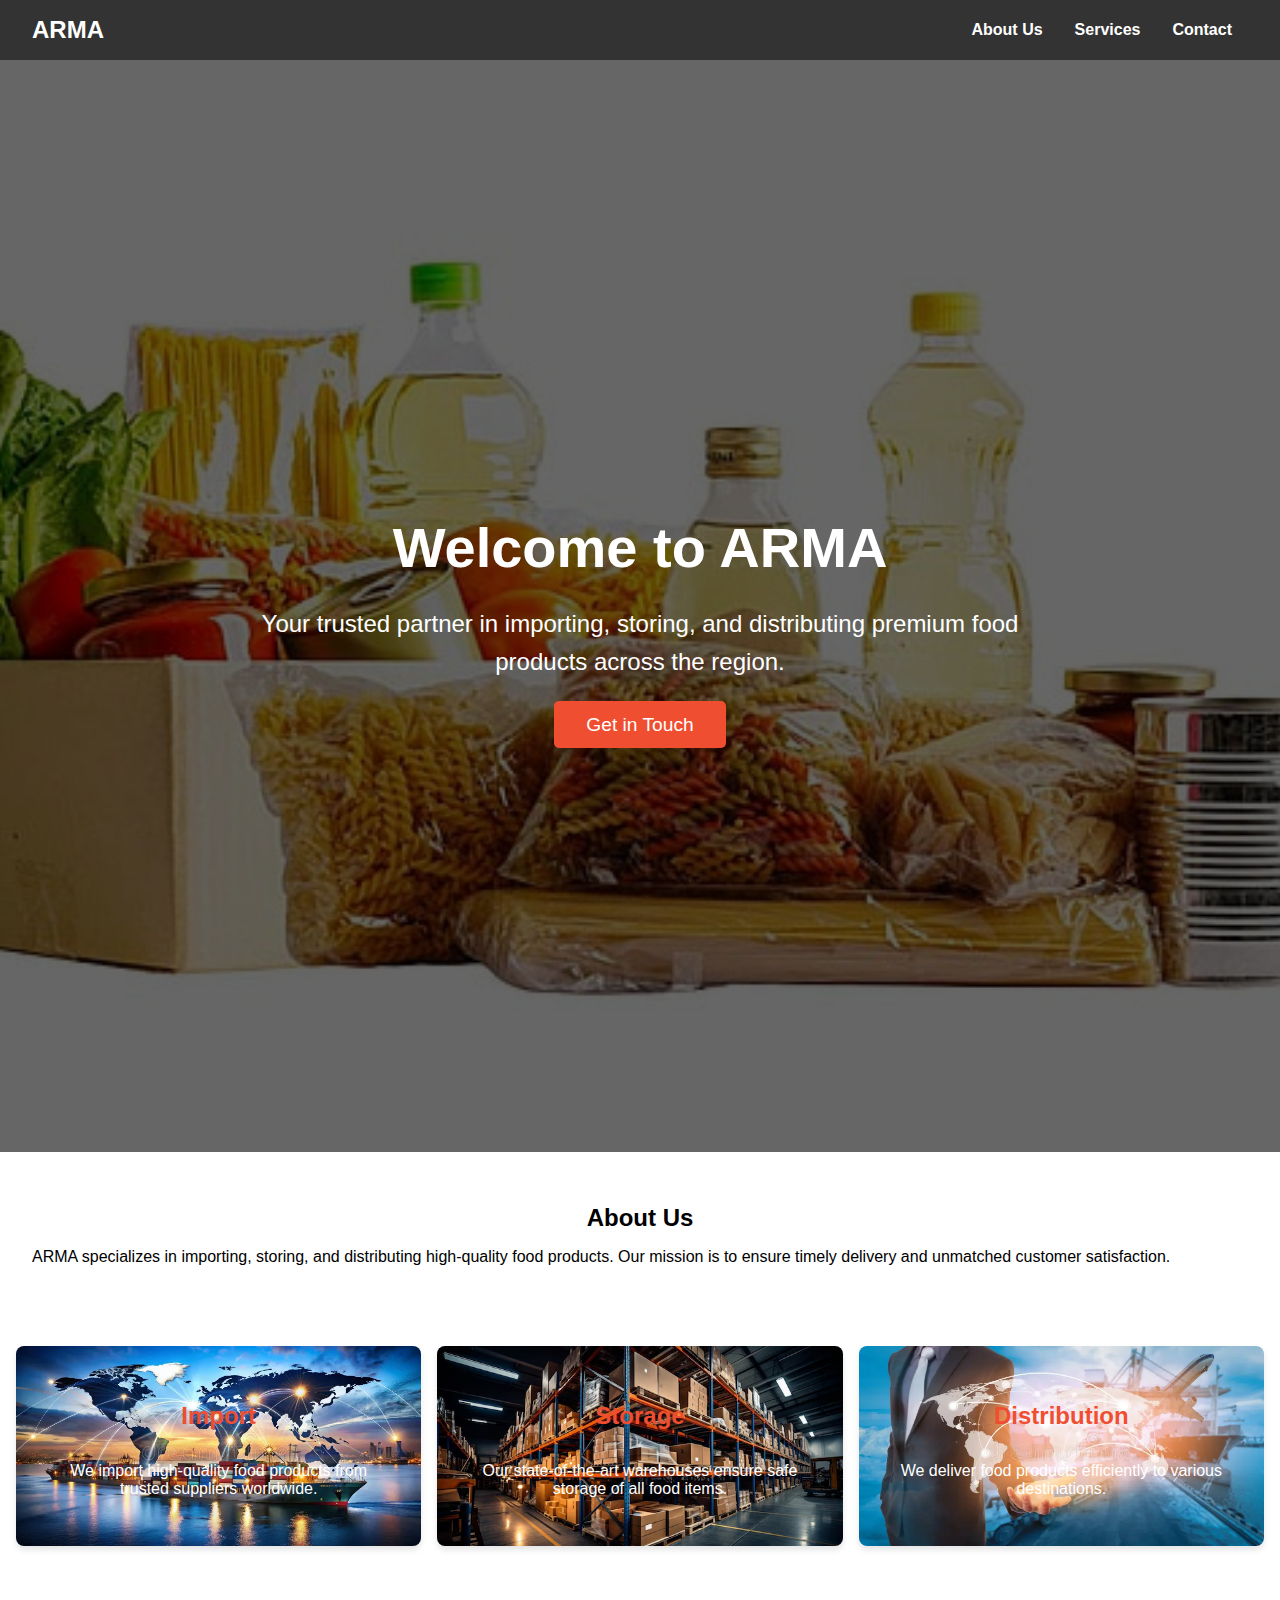
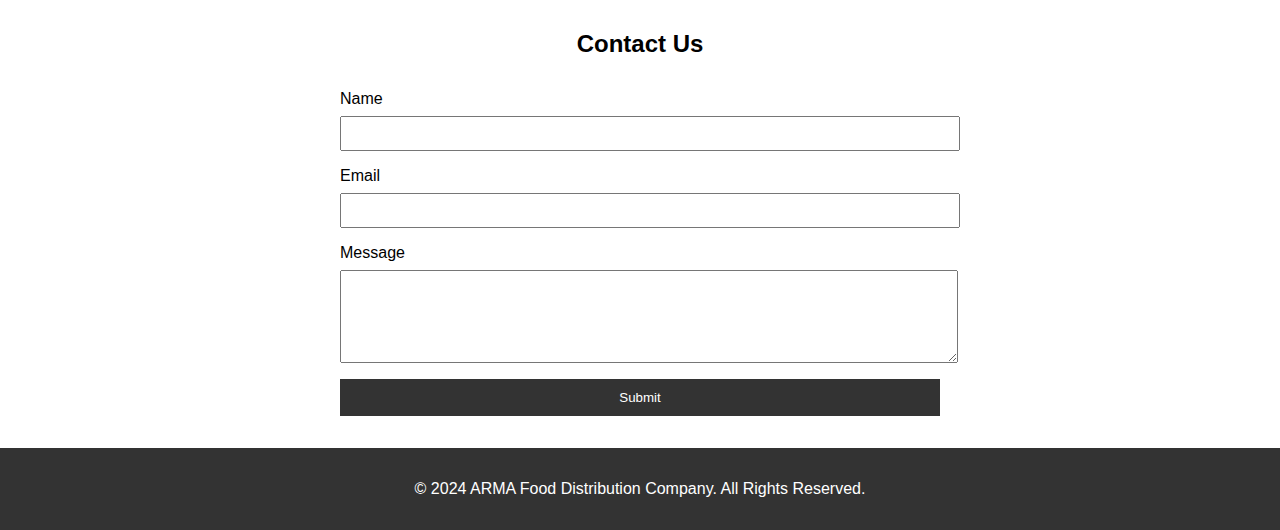
==== index.html @ 2effdbba "first commit" ====
<!DOCTYPE html>
<html lang="en">
<head>
  <meta charset="UTF-8">
  <meta name="viewport" content="width=device-width, initial-scale=1.0">
  <title>ARMA - Food Distribution Company</title>
  <link rel="stylesheet" href="styles.css">
</head>
<body>
  <header>
    <div class="logo">ARMA</div>
    <nav>
      <ul>
        <li><a href="#about">About Us</a></li>
        <li><a href="#services">Services</a></li>
        <!-- <li><a href="#products">Products</a></li> -->
        <li><a href="#contact">Contact</a></li>
      </ul>
    </nav>
  </header>

  <!-- <section id="hero">
    <div class="hero-text">
      <h1>Welcome to ARMA</h1>
      <p>Your trusted partner in food import, storage, and distribution.</p>
      <a href="#contact" class="btn">Get in Touch</a>
    </div>
  </section> -->

  <section id="hero">
    <div class="hero-text">
      <h1>Welcome to ARMA</h1>
      <p>Your trusted partner in importing, storing, and distributing premium food products across the region.</p>
      <a  href="#contact" class="btn">Get in Touch</a>
    </div>
  </section>
  

  <section id="about">
    <h2>About Us</h2>
    <p>ARMA specializes in importing, storing, and distributing high-quality food products. Our mission is to ensure timely delivery and unmatched customer satisfaction.</p>
  </section>

  <!-- <section id="services">
    <h2>Our Services</h2>
    <div class="service-list">
      <div class="import">
        <h3>Import</h3>
        <p>We import food products from trusted suppliers worldwide.</p>
      </div>
      <div class="storage">
        <h3>Storage</h3>
        <p>Our state-of-the-art warehouses ensure safe storage of food products.</p>
      </div>
      <div class="distribution">
        <h3>Distribution</h3>
        <p>We deliver food products efficiently to various locations.</p>
      </div>
    </div>
  </section> -->

  <section id="services">
    <div id="import" class="service-item">
      <h3>Import</h3>
      <p>We import high-quality food products from trusted suppliers worldwide.</p>
    </div>
    <div id="storage" class="service-item">
      <h3>Storage</h3>
      <p>Our state-of-the-art warehouses ensure safe storage of all food items.</p>
    </div>
    <div id="distribution" class="service-item">
      <h3>Distribution</h3>
      <p>We deliver food products efficiently to various destinations.</p>
    </div>
  </section>
  

  <!-- <section id="products">
    <h2>Our Products</h2>
    <p>We offer a wide range of food products, including grains, canned foods, and beverages. Contact us for more details.</p>
  </section> -->

  <section id="contact">
    <h2>Contact Us</h2>
    <form id="contact-form">
      <label for="name">Name</label>
      <input type="text" id="name" name="name" required>
      <label for="email">Email</label>
      <input type="email" id="email" name="email" required>
      <label for="message">Message</label>
      <textarea id="message" name="message" rows="5" required></textarea>
      <button type="submit">Submit</button>
    </form>
  </section>

  <footer>
    <p>&copy; 2024 ARMA Food Distribution Company. All Rights Reserved.</p>
  </footer>

  <script src="script.js"></script>
</body>
</html>
---- styles.css ----
body {
    font-family: Arial, sans-serif;
    margin: 0;
    padding: 0;
    box-sizing: border-box;
  }
  
  /* Header */
  header {
    display: flex;
    justify-content: space-between;
    align-items: center;
    background: #333;
    color: white;
    padding: 1rem 2rem;
  }
  
  header .logo {
    font-size: 1.5rem;
    font-weight: bold;
  }
  
  nav ul {
    list-style: none;
    margin: 0;
    padding: 0;
    display: flex;
  }
  
  nav ul li {
    margin: 0 1rem;
  }
  
  nav ul li a {
    color: white;
    text-decoration: none;
    font-weight: bold;
  }
  
  /* Hero Section */
  /* #hero {
    background: url('images/food.jpg') no-repeat center center/cover;
    color: white;
    text-align: center;
    padding: 5rem 2rem;
  }
  
  .hero-text h1 {
    font-size: 2.5rem;
  }
  
  .hero-text p {
    font-size: 1.2rem;
  }
  
  .hero-text .btn {
    margin-top: 1rem;
    padding: 0.5rem 1.5rem;
    background: #f04e30;
    color: white;
    border: none;
    text-decoration: none;
    font-size: 1rem;
    border-radius: 5px;
  } */
  
  /* Hero Section */
#hero {
    position: relative;
    background: url('images/food.jpg') no-repeat center center/cover;
    color: white;
    text-align: center;
    padding: 6rem 2rem;
    height: 100vh; /* Makes the hero section fullscreen */
    display: flex;
    flex-direction: column;
    justify-content: center;
    align-items: center;
    overflow: hidden;
  }
  
  #hero::before {
    content: "";
    position: absolute;
    top: 0;
    left: 0;
    width: 100%;
    height: 100%;
    background: rgba(0, 0, 0, 0.6); /* Semi-transparent overlay */
    z-index: 1;
  }
  
  .hero-text {
    position: relative;
    z-index: 2; /* Ensures text appears above the overlay */
    max-width: 800px;
    margin: 0 auto;
    text-align: center;
  }
  
  .hero-text h1 {
    font-size: 3.5rem;
    font-weight: bold;
    margin-bottom: 1rem;
    line-height: 1.2;
  }
  
  .hero-text p {
    font-size: 1.5rem;
    margin-bottom: 2rem;
    line-height: 1.6;
  }
  
  .hero-text .btn {
    margin-top: 1rem;
    padding: 0.8rem 2rem;
    background: #f04e30;
    color: white;
    border: none;
    text-decoration: none;
    font-size: 1.2rem;
    border-radius: 5px;
    box-shadow: 0 4px 6px rgba(0, 0, 0, 0.2);
    transition: background 0.3s ease, transform 0.3s ease;
  }
  
  .hero-text .btn:hover {
    background: #d4412d;
    transform: scale(1.05);
  }
  
  .hero-text .btn:active {
    transform: scale(0.95);
  }
  

  /* Section */
  section {
    padding: 2rem;
  }
  
  section h2 {
    text-align: center;
    margin-bottom: 1rem;
  }
  
  /* Service Sections */
  #services {
    display: flex;
    flex-wrap: wrap;
    gap: 1rem;
    justify-content: space-around;
    padding: 2rem 1rem;
  }
  
  .service-item {
    flex: 1;
    min-width: 250px;
    max-width: 30%;
    display: flex;
    flex-direction: column;
    justify-content: center;
    align-items: center;
    text-align: center;
    padding: 2rem;
    color: white;
    border-radius: 8px;
    box-shadow: 0 4px 6px rgba(0, 0, 0, 0.1);
  }
  
  #import {
    background: url('images/image_2.webp') no-repeat center center/cover;
  }
  
  #storage {
    background: url('images/store.avif') no-repeat center center/cover;
  }
  
  #distribution {
    background: url('images/hand.webp') no-repeat center center/cover;
  }
  
  .service-item h3 {
    font-size: 1.5rem;
    margin-bottom: 1rem;
    color: #f04e30;
  }
  
  /* Form */
  form {
    max-width: 600px;
    margin: 0 auto;
    display: flex;
    flex-direction: column;
  }
  
  form label {
    margin-top: 1rem;
  }
  
  form input, form textarea {
    width: 100%;
    padding: 0.5rem;
    margin-top: 0.5rem;
  }
  
  form button {
    margin-top: 1rem;
    padding: 0.7rem;
    background: #333;
    color: white;
    border: none;
    cursor: pointer;
  }
  
  /* Footer */
  footer {
    text-align: center;
    background: #333;
    color: white;
    padding: 1rem 0;
  }
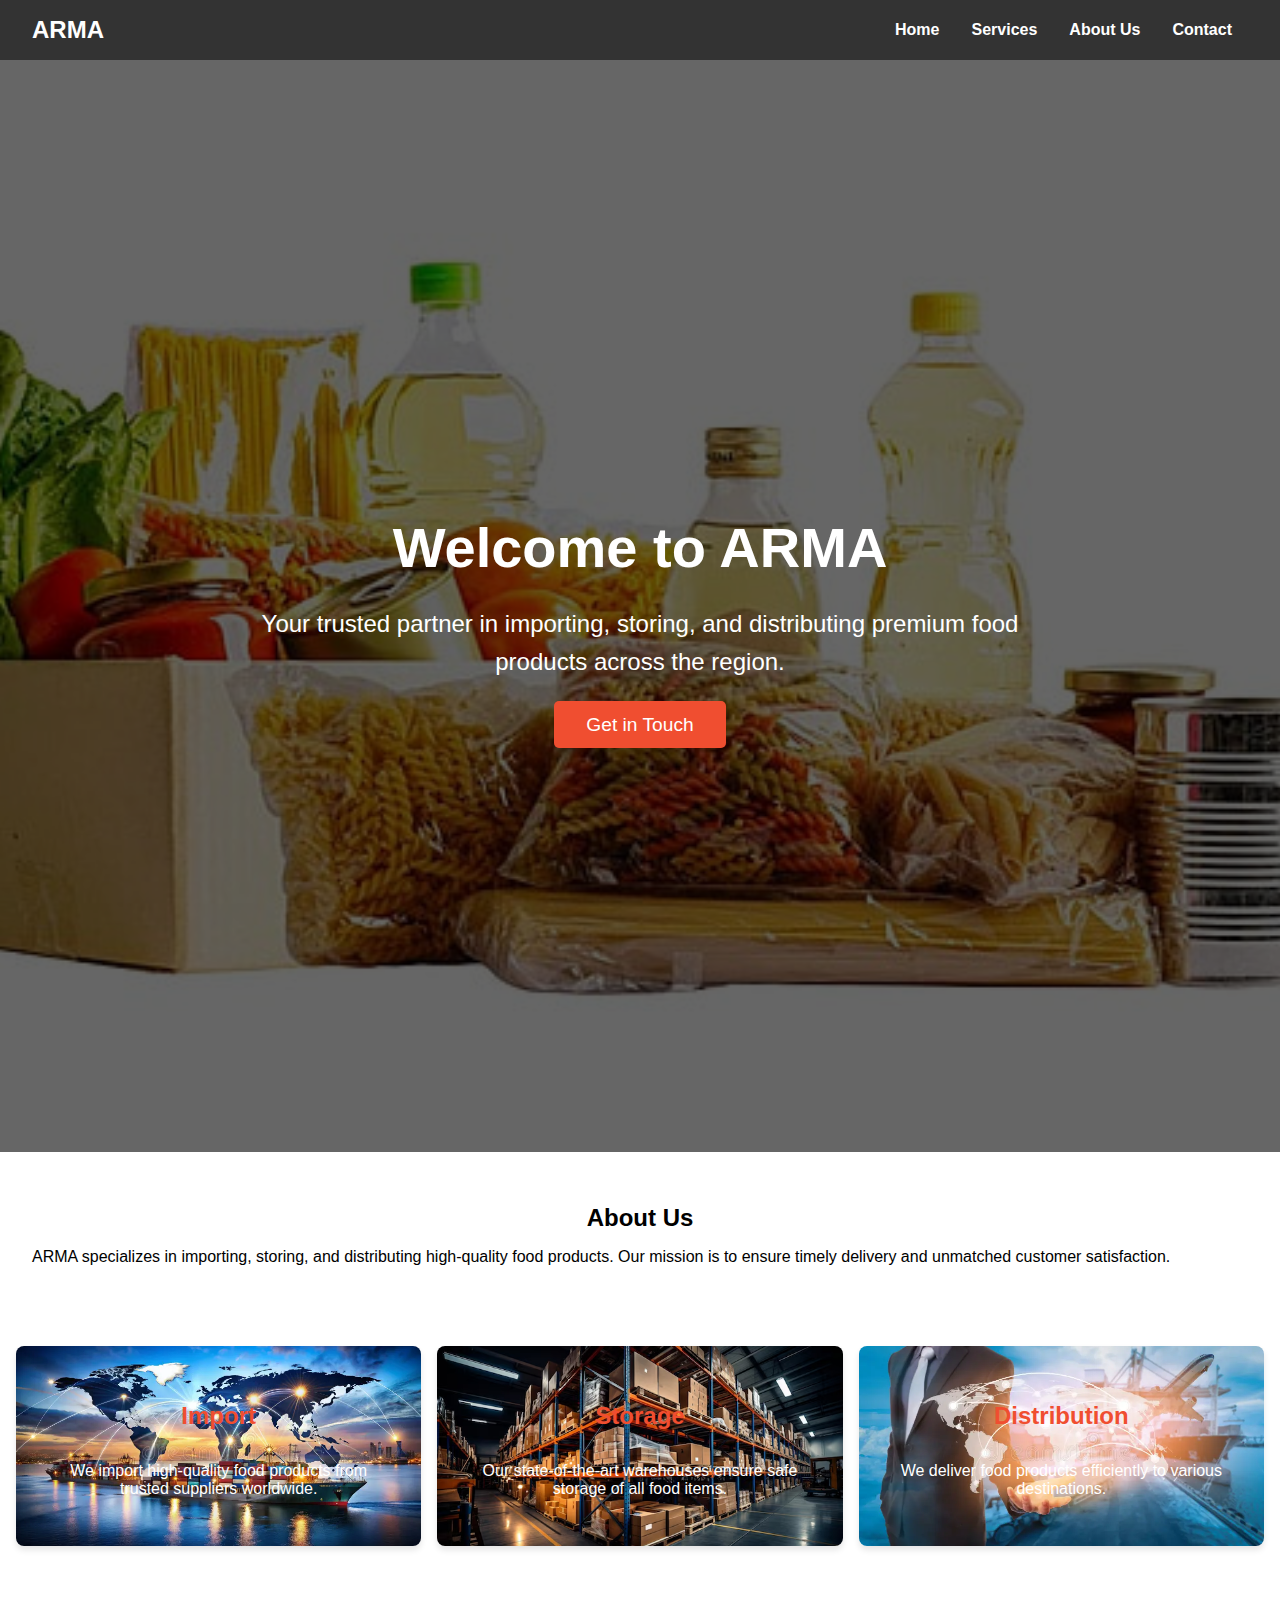
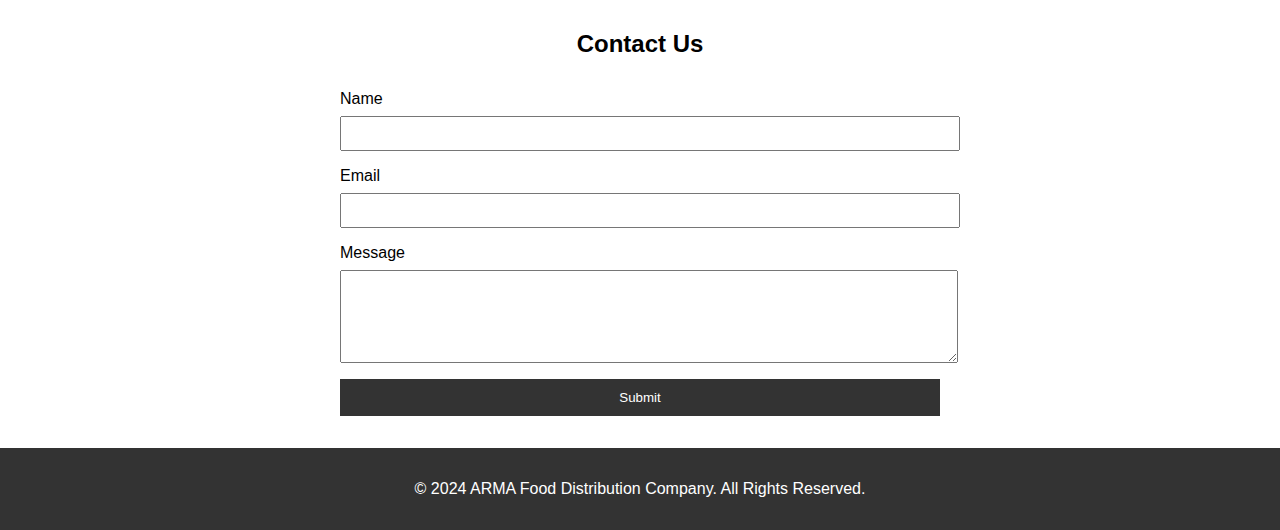
==== commit 67cff728: "about page" ====
--- a/index.html
+++ b/index.html
@@ -11,8 +11,9 @@
     <div class="logo">ARMA</div>
     <nav>
       <ul>
-        <li><a href="#about">About Us</a></li>
+        <li><a href="index.html">Home</a></li>
         <li><a href="#services">Services</a></li>
+        <li><a href="about.html" class="active">About Us</a></li>
         <!-- <li><a href="#products">Products</a></li> -->
         <li><a href="#contact">Contact</a></li>
       </ul>
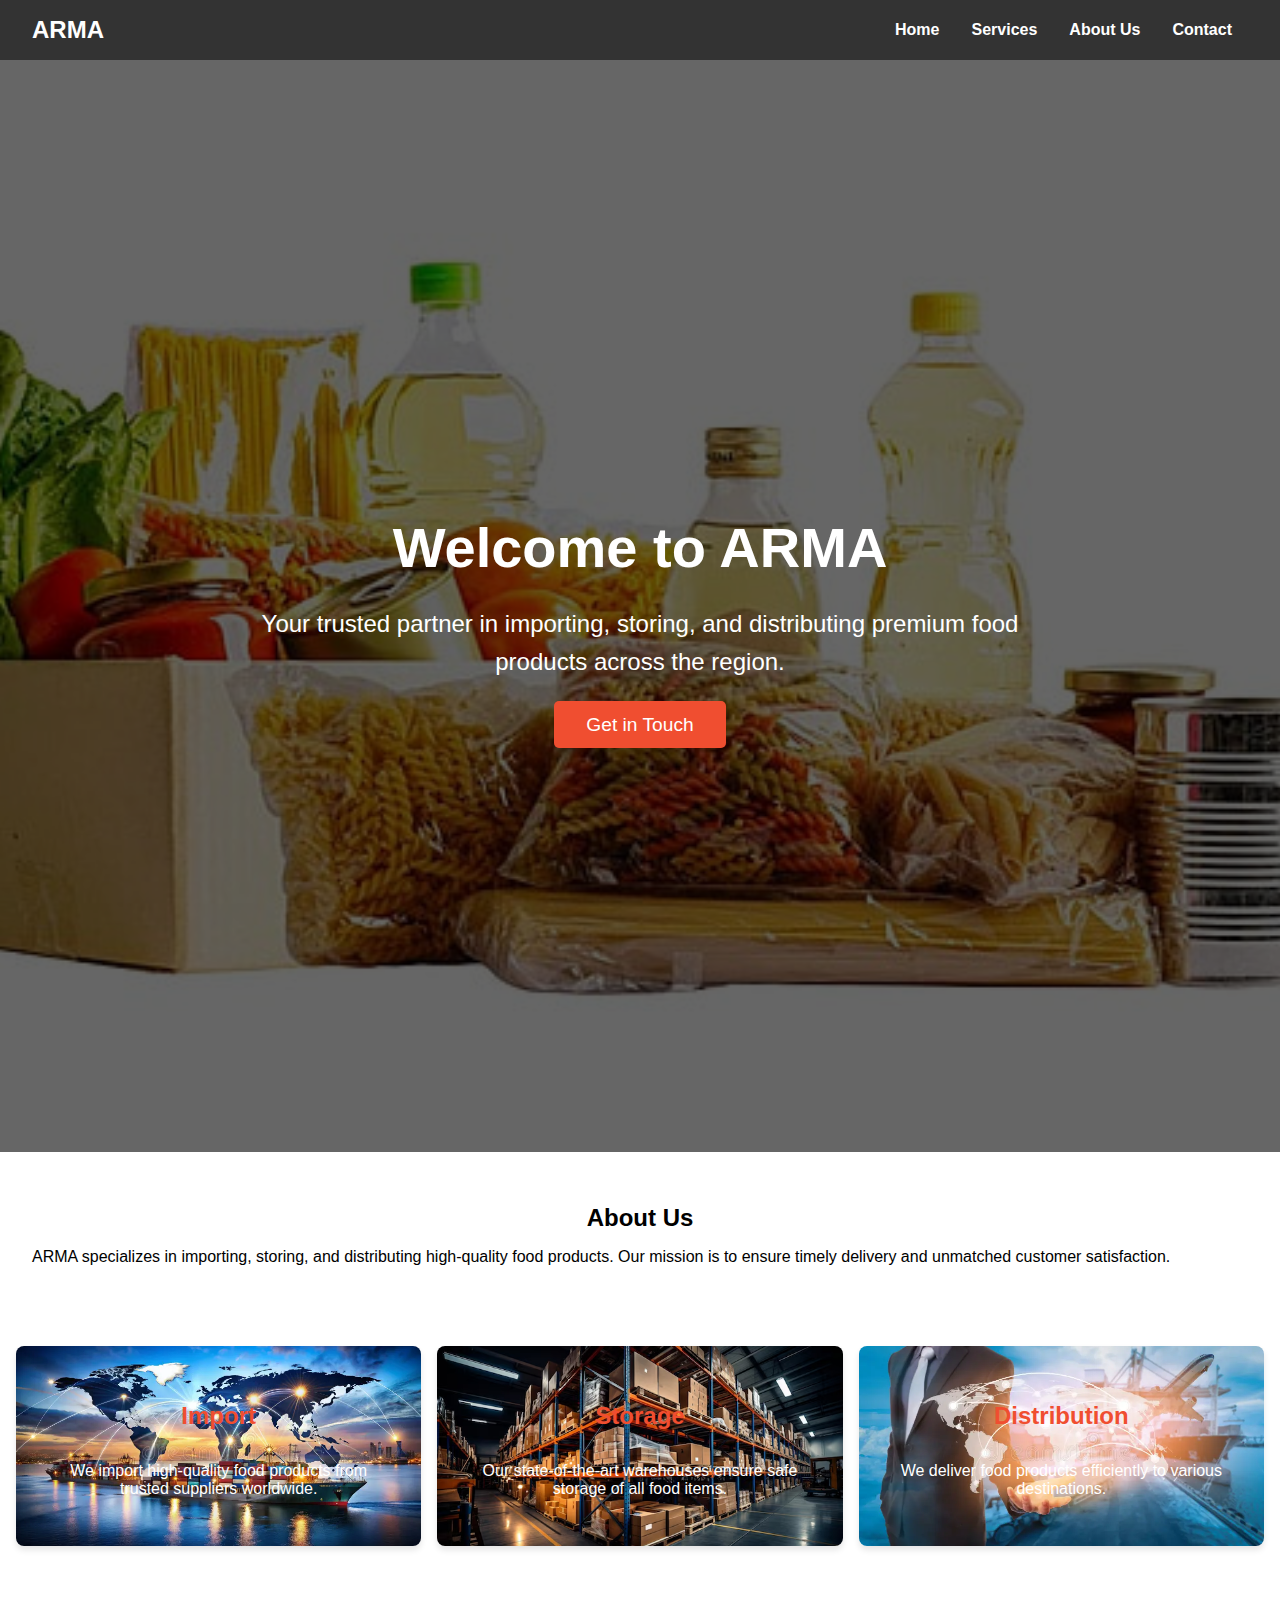
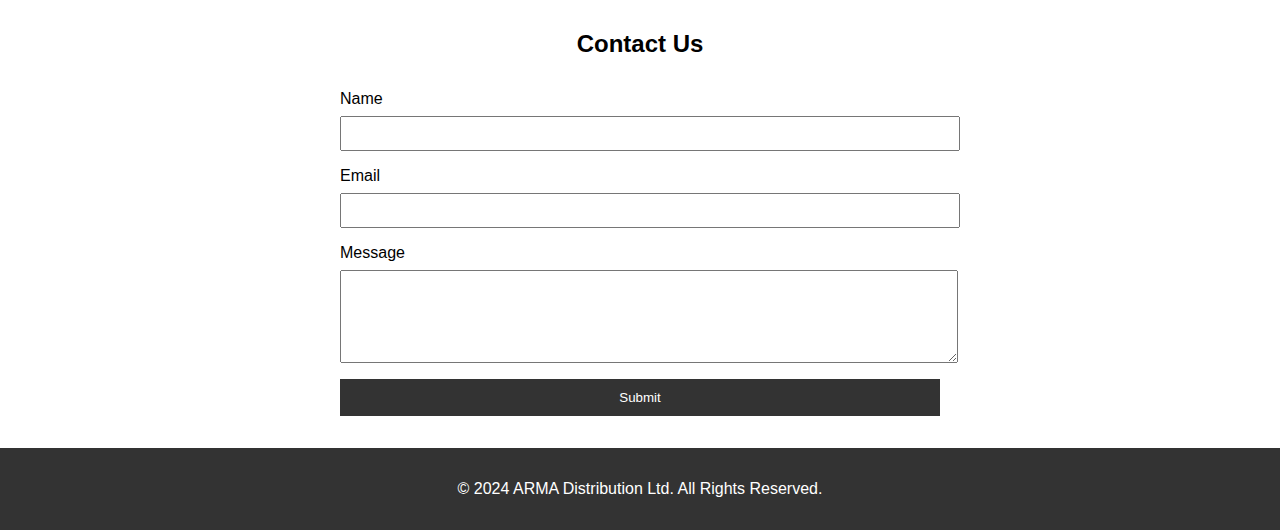
==== commit d824e908: "Update index.html" ====
--- a/index.html
+++ b/index.html
@@ -3,7 +3,7 @@
 <head>
   <meta charset="UTF-8">
   <meta name="viewport" content="width=device-width, initial-scale=1.0">
-  <title>ARMA - Food Distribution Company</title>
+  <title>ARMA Distribution Ltd</title>
   <link rel="stylesheet" href="styles.css">
 </head>
 <body>
@@ -95,7 +95,7 @@
   </section>
 
   <footer>
-    <p>&copy; 2024 ARMA Food Distribution Company. All Rights Reserved.</p>
+    <p>&copy; 2024 ARMA Distribution Ltd. All Rights Reserved.</p>
   </footer>
 
   <script src="script.js"></script>
